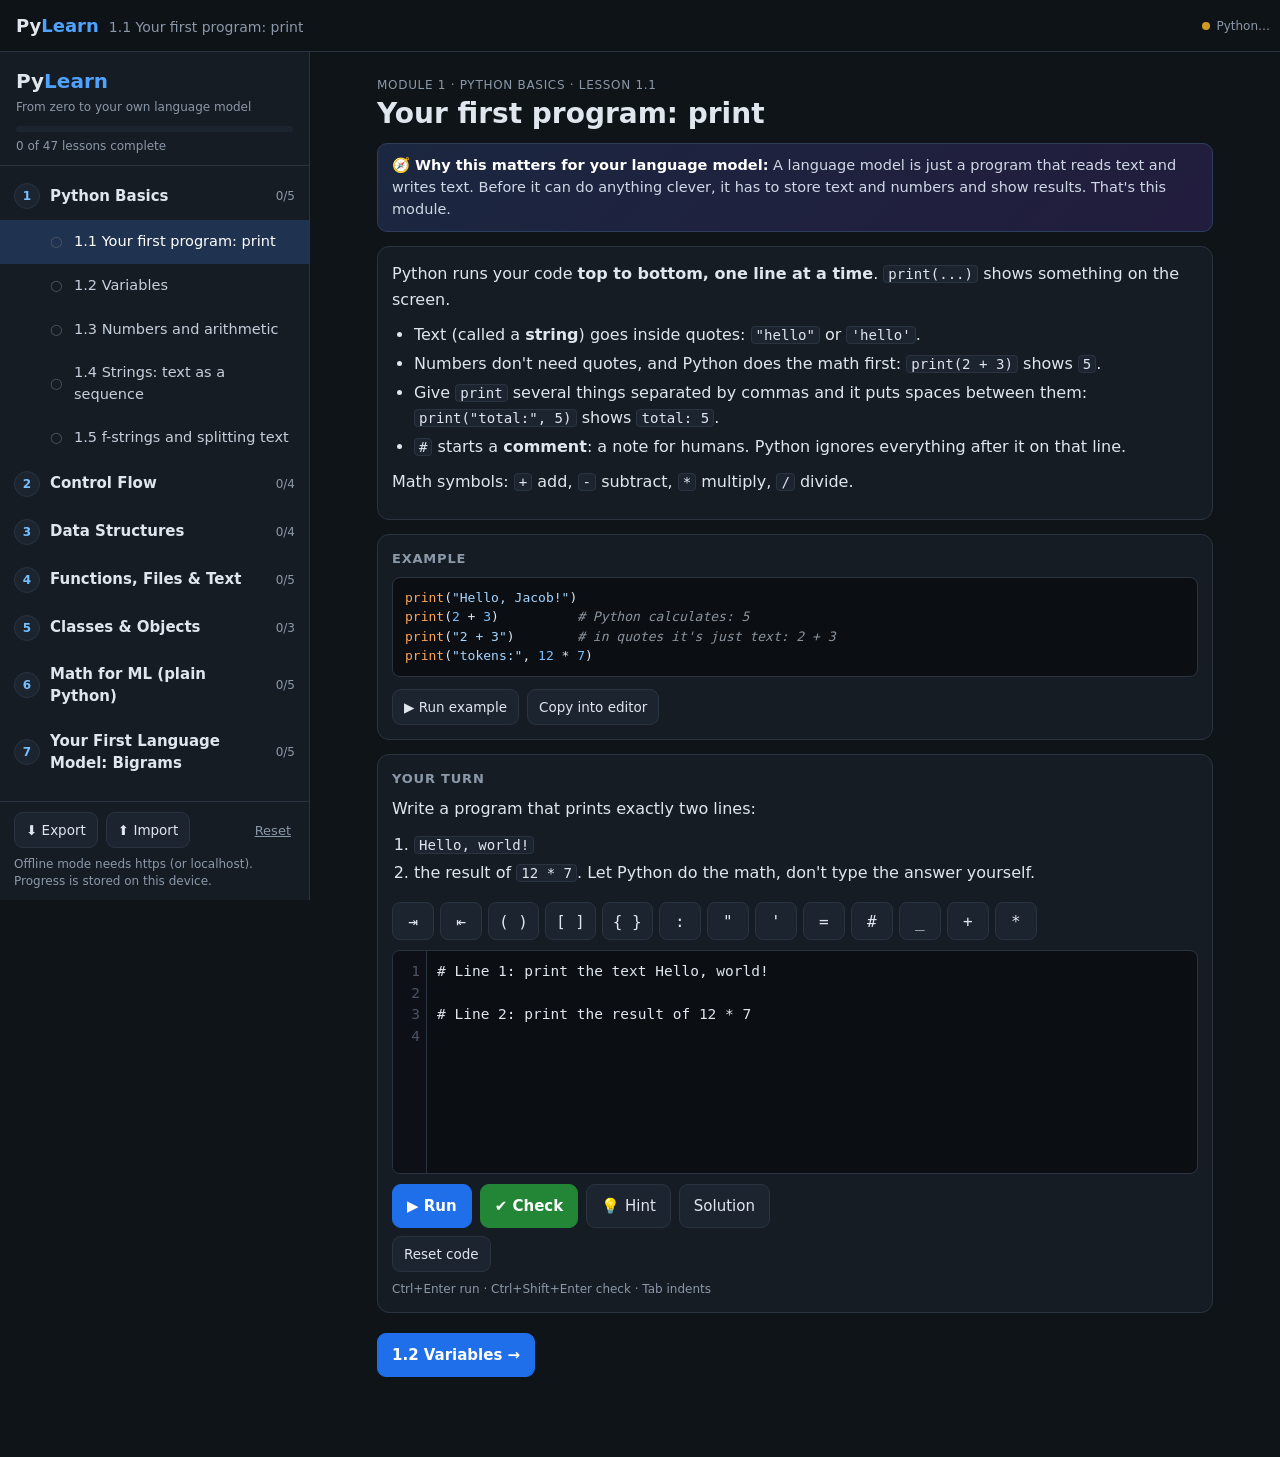
==== index.html @ 94eff8fc "Add PyLearn iPhone web app" ====
<!DOCTYPE html>
<html lang="en">
<head>
<meta charset="utf-8">
<meta name="viewport" content="width=device-width, initial-scale=1, viewport-fit=cover">
<title>PyLearn: Python to Language Models</title>
<meta name="description" content="Learn Python from zero to your own language model. Runs offline in your browser.">
<meta name="theme-color" content="#0f1419">
<meta name="color-scheme" content="dark">
<meta name="apple-mobile-web-app-capable" content="yes">
<meta name="mobile-web-app-capable" content="yes">
<meta name="apple-mobile-web-app-status-bar-style" content="black-translucent">
<meta name="apple-mobile-web-app-title" content="PyLearn">
<meta name="format-detection" content="telephone=no">
<link rel="manifest" href="manifest.json">
<link rel="icon" type="image/svg+xml" href="icons/icon.svg">
<link rel="icon" type="image/png" sizes="192x192" href="icons/icon-192.png">
<link rel="apple-touch-icon" sizes="180x180" href="icons/apple-touch-icon.png">
<link rel="stylesheet" href="style.css">
</head>
<body>
<header id="topbar">
  <button id="menuBtn" class="iconbtn" aria-label="Open lesson list" aria-controls="drawer" aria-expanded="false">
    <svg viewBox="0 0 24 24" width="24" height="24" aria-hidden="true"><path d="M3 6h18M3 12h18M3 18h18" stroke="currentColor" stroke-width="2" stroke-linecap="round"/></svg>
  </button>
  <div id="toptitle"><span class="brand">Py<span>Learn</span></span><span id="topLesson"></span></div>
  <div id="pyStatus" class="pystatus loading" title="Python status"><span class="dot"></span><span class="lbl">Python…</span></div>
</header>
<div id="overlay" class="hidden"></div>
<aside id="drawer" aria-label="Lessons">
  <div id="brand">
    <h1>Py<span>Learn</span></h1>
    <div class="sub">From zero to your own language model</div>
    <div id="progressbar"><div></div></div>
    <div id="progresstext"></div>
  </div>
  <nav id="nav"></nav>
  <div id="sidefoot">
    <div class="footrow">
      <button class="b small" id="exportBtn" title="Download your progress and code as a JSON file">⬇ Export</button>
      <button class="b small" id="importBtn" title="Load progress from a JSON file">⬆ Import</button>
      <button class="linkbtn" id="resetAll" title="Erase all progress and saved code">Reset</button>
    </div>
    <div class="footnote" id="offlineNote">Works offline once loaded. Progress is stored on this device.</div>
    <input type="file" id="importFile" accept="application/json,.json" class="hidden">
  </div>
</aside>
<main id="main"><div id="content"><div class="loading-msg">Loading lessons…</div></div></main>
<div id="toast" role="status" aria-live="polite"></div>
<script src="app.js"></script>
</body>
</html>
---- style.css ----
:root {
  --bg: #0f1419; --panel: #161c24; --panel2: #1c2430; --border: #2a3441;
  --text: #dfe6ee; --muted: #8b98a8; --accent: #4fa3ff; --accent2: #7c5cff;
  --ok: #3fb950; --bad: #f85149; --warn: #d29922; --code: #0b0f14;
  --mono: ui-monospace, "SF Mono", Menlo, "JetBrains Mono", "Fira Code", "DejaVu Sans Mono", Consolas, monospace;
  --sans: -apple-system, BlinkMacSystemFont, "Inter", "Segoe UI", "Noto Sans", "DejaVu Sans", Arial, sans-serif;
  --sat: env(safe-area-inset-top, 0px); --sab: env(safe-area-inset-bottom, 0px);
  --sal: env(safe-area-inset-left, 0px); --sar: env(safe-area-inset-right, 0px);
  --topbar: 52px; --drawer: min(86vw, 330px);
}
* { box-sizing: border-box; -webkit-tap-highlight-color: transparent; }
html { -webkit-text-size-adjust: 100%; text-size-adjust: 100%; background: var(--bg); }
body { margin: 0; min-height: 100vh; min-height: 100dvh; background: var(--bg); color: var(--text); font-family: var(--sans); font-size: 16px; line-height: 1.5; overscroll-behavior-y: none; }
a { color: var(--accent); }
button { font-family: inherit; }
.hidden { display: none !important; }

/* ---------- top bar ---------- */
#topbar { position: sticky; top: 0; z-index: 30; display: flex; align-items: center; gap: 6px;
  height: calc(var(--topbar) + var(--sat)); padding: var(--sat) calc(10px + var(--sar)) 0 calc(6px + var(--sal));
  background: rgba(15, 20, 25, .94); -webkit-backdrop-filter: blur(10px); backdrop-filter: blur(10px); border-bottom: 1px solid var(--border); }
.iconbtn { flex: none; width: 44px; height: 44px; display: inline-flex; align-items: center; justify-content: center; border: none; background: none; color: var(--text); border-radius: 10px; cursor: pointer; }
.iconbtn:active { background: var(--panel2); }
#toptitle { flex: 1; min-width: 0; display: flex; align-items: baseline; gap: 10px; white-space: nowrap; overflow: hidden; }
#toptitle .brand { font-weight: 700; font-size: 18px; }
.brand span, #brand h1 span { color: var(--accent); }
#topLesson { color: var(--muted); font-size: 14px; overflow: hidden; text-overflow: ellipsis; }
.pystatus { flex: none; display: inline-flex; align-items: center; gap: 6px; font-size: 12px; color: var(--muted); }
.pystatus .dot { width: 8px; height: 8px; border-radius: 50%; background: var(--warn); }
.pystatus.ready .dot { background: var(--ok); }
.pystatus.busy .dot { background: var(--accent); animation: pulse 1s infinite; }
.pystatus.error .dot { background: var(--bad); }
@keyframes pulse { 50% { opacity: .3; } }

/* ---------- drawer ---------- */
#drawer { position: fixed; z-index: 50; top: 0; bottom: 0; left: 0; width: calc(var(--drawer) + var(--sal)); background: var(--panel);
  border-right: 1px solid var(--border); display: flex; flex-direction: column; transform: translateX(-102%);
  transition: transform .25s ease; padding-left: var(--sal); visibility: hidden; }
body.drawer-open #drawer { transform: none; visibility: visible; }
#overlay { position: fixed; inset: 0; z-index: 40; background: rgba(0, 0, 0, .5); }
#brand { padding: calc(14px + var(--sat)) 16px 10px; border-bottom: 1px solid var(--border); }
#brand h1 { margin: 0; font-size: 20px; }
#brand .sub { color: var(--muted); font-size: 12px; margin-top: 2px; }
#progressbar { height: 6px; background: var(--panel2); border-radius: 3px; margin-top: 10px; overflow: hidden; }
#progressbar div { height: 100%; background: linear-gradient(90deg, var(--accent), var(--accent2)); width: 0; transition: width .4s; }
#progresstext { font-size: 12px; color: var(--muted); margin-top: 5px; }
#nav { overflow-y: auto; -webkit-overflow-scrolling: touch; flex: 1; padding: 6px 0 20px; overscroll-behavior: contain; }
.mod-head { display: flex; align-items: center; gap: 10px; padding: 11px 14px; cursor: pointer; user-select: none; font-weight: 600; font-size: 15px; }
.mod-head:active, .les:active { background: var(--panel2); }
.mod-head .num { display: inline-flex; width: 26px; height: 26px; border-radius: 50%; align-items: center; justify-content: center; background: var(--panel2); border: 1px solid var(--border); font-size: 12px; flex: none; }
.mod-head .num.done { background: var(--ok); border-color: var(--ok); color: #fff; }
.mod-head .count { margin-left: auto; color: var(--muted); font-weight: 400; font-size: 12px; }
.mod-lessons { display: none; }
.mod.open .mod-lessons { display: block; }
.les { display: flex; gap: 8px; align-items: center; padding: 10px 14px 10px 50px; cursor: pointer; font-size: 14.5px; color: #c5cfdb; min-height: 44px; }
.les.active { background: #1f3350; color: #fff; }
.les .chk { width: 16px; flex: none; color: var(--ok); font-weight: bold; }
.les .chk.todo { color: #4b5563; }
#sidefoot { padding: 10px 14px calc(10px + var(--sab)); border-top: 1px solid var(--border); font-size: 12px; color: var(--muted); }
.footrow { display: flex; gap: 8px; align-items: center; }
.linkbtn { margin-left: auto; background: none; border: none; color: var(--muted); cursor: pointer; font-size: 13px; padding: 8px 4px; text-decoration: underline; }
.footnote { margin-top: 8px; line-height: 1.4; }

/* ---------- main ---------- */
#content { max-width: 900px; margin: 0 auto; padding: 14px calc(12px + var(--sar)) calc(40px + var(--sab)) calc(12px + var(--sal)); }
.loading-msg { color: var(--muted); padding: 30px 4px; }
.crumb { color: var(--muted); font-size: 12px; text-transform: uppercase; letter-spacing: .7px; }
h2.title { margin: 2px 0 12px; font-size: 24px; line-height: 1.25; }
.why { background: linear-gradient(135deg, #1b2740, #221c3d); border: 1px solid #2f3d5c; border-radius: 10px; padding: 11px 14px; margin-bottom: 14px; font-size: 14.5px; color: #cfd8e6; }
.why b { color: #fff; }
.card { background: var(--panel); border: 1px solid var(--border); border-radius: 12px; padding: 14px; margin-bottom: 14px; }
.card h3 { margin: 0 0 8px; font-size: 13px; text-transform: uppercase; letter-spacing: .8px; color: var(--muted); }
.md p { line-height: 1.6; margin: 0 0 10px; }
.md ul, .md ol { margin: 0 0 10px; padding-left: 22px; line-height: 1.6; }
.md li { margin: 3px 0; }
.md code { font-family: var(--mono); background: var(--panel2); border: 1px solid var(--border); padding: 0 4px; border-radius: 4px; font-size: .88em; overflow-wrap: anywhere; }
.md pre code { border: none; padding: 0; background: none; }
.md h4 { margin: 14px 0 6px; }
.md .tablewrap { overflow-x: auto; -webkit-overflow-scrolling: touch; }
.md table { border-collapse: collapse; margin: 6px 0 12px; }
.md td, .md th { border: 1px solid var(--border); padding: 4px 10px; font-family: var(--mono); font-size: 13px; }
pre.code { font-family: var(--mono); font-size: 13px; background: var(--code); border: 1px solid var(--border); border-radius: 8px; padding: 10px 12px; overflow-x: auto; -webkit-overflow-scrolling: touch; line-height: 1.5; margin: 6px 0 12px; white-space: pre; }
.kw { color: #ff7b72; } .str { color: #a5d6ff; } .com { color: #8b949e; font-style: italic; } .num { color: #79c0ff; } .fn { color: #d2a8ff; } .bi { color: #ffa657; }
.btnrow { display: flex; gap: 8px; flex-wrap: wrap; align-items: center; }
button.b { font-size: 15px; border-radius: 9px; padding: 10px 14px; min-height: 44px; border: 1px solid var(--border); background: var(--panel2); color: var(--text); cursor: pointer; touch-action: manipulation; }
button.b:hover { border-color: var(--accent); }
button.b:disabled { opacity: .5; cursor: wait; }
button.primary { background: #1f6feb; border-color: #1f6feb; color: #fff; font-weight: 600; }
button.success { background: #238636; border-color: #238636; color: #fff; font-weight: 600; }
button.danger { background: #8e1f1f; border-color: #b62324; color: #fff; font-weight: 600; }
button.small { font-size: 13.5px; padding: 7px 11px; min-height: 36px; }
.actions { display: grid; grid-template-columns: 1fr 1fr; gap: 8px; }
.actions .wide { grid-column: span 2; }
.secondary { margin-top: 8px; }
.kbd { color: var(--muted); font-size: 12px; margin-top: 8px; }
@media (hover: none) { .kbd { display: none; } }

/* ---------- editor ---------- */
.keybar { position: sticky; top: calc(var(--topbar) + var(--sat)); z-index: 5; display: flex; gap: 6px; overflow-x: auto; -webkit-overflow-scrolling: touch;
  padding: 6px 2px; margin: 8px -2px 0; background: var(--panel); scrollbar-width: none; }
.keybar::-webkit-scrollbar { display: none; }
.keybar button { flex: none; min-width: 42px; height: 38px; padding: 0 10px; font-family: var(--mono); font-size: 16px; border-radius: 8px;
  border: 1px solid var(--border); background: var(--panel2); color: var(--text); cursor: pointer; touch-action: manipulation; user-select: none; -webkit-user-select: none; }
.keybar button:active { background: #2a3a52; }
.editor { display: flex; align-items: flex-start; border: 1px solid var(--border); border-radius: 8px; background: var(--code); overflow: hidden; margin: 4px 0 10px; }
.editor:focus-within { border-color: var(--accent); }
.gutter { font-family: var(--mono); font-size: 16px; line-height: 1.5; color: #4b5563; text-align: right; padding: 10px 6px 10px 6px; user-select: none; -webkit-user-select: none; white-space: pre; overflow: hidden; background: #0d1117; border-right: 1px solid var(--border); min-width: 34px; flex: none; }
textarea.code { flex: 1; min-width: 0; font-family: var(--mono); font-size: 16px; line-height: 1.5; background: transparent; color: var(--text); border: none; outline: none; resize: none;
  padding: 10px; min-height: 220px; white-space: pre; overflow-x: auto; overflow-y: hidden; tab-size: 4; -moz-tab-size: 4; caret-color: #fff; border-radius: 0; -webkit-appearance: none; appearance: none; }
.out { font-family: var(--mono); font-size: 13px; background: var(--code); border: 1px solid var(--border); border-radius: 8px; padding: 10px 12px; white-space: pre-wrap; word-break: break-word; max-height: 60vh; overflow: auto; -webkit-overflow-scrolling: touch; margin-top: 10px; }
.out .err { color: #ffa198; }
.out .dim { color: var(--muted); }
.banner { border-radius: 8px; padding: 10px 12px; margin-top: 10px; font-size: 15px; line-height: 1.5; white-space: pre-wrap; overflow-wrap: anywhere; }
.banner.pass { background: #12261a; border: 1px solid var(--ok); color: #aff5b4; }
.banner.fail { background: #2a1416; border: 1px solid var(--bad); color: #ffd1cf; }
.banner.info { background: #2a2210; border: 1px solid var(--warn); color: #f5dfa8; }
.banner.slow { background: #13233a; border: 1px solid #2f5d99; color: #cfe3ff; margin: 0 0 14px; }
.navrow { display: flex; flex-direction: column; gap: 8px; margin-top: 20px; }
.navrow button { width: 100%; text-align: left; }
.navrow #next { text-align: right; }
#toast { position: fixed; z-index: 60; left: 50%; transform: translateX(-50%); bottom: calc(20px + var(--sab)); max-width: 92vw; background: var(--ok); color: #fff; padding: 10px 16px; border-radius: 10px; font-weight: 600; opacity: 0; transition: opacity .3s; pointer-events: none; text-align: center; }
#toast.show { opacity: 1; }
#toast.warn { background: #9a6700; }

/* ---------- wider screens: drawer becomes a fixed sidebar ---------- */
@media (min-width: 960px) {
  #menuBtn { display: none; }
  #topbar { padding-left: calc(16px + var(--sal)); }
  #drawer { transform: none; visibility: visible; top: calc(var(--topbar) + var(--sat)); width: 310px; z-index: 20; }
  #brand { padding-top: 14px; }
  #overlay { display: none !important; }
  #main { margin-left: 310px; }
  #content { padding: 24px 32px 80px; }
  h2.title { font-size: 28px; }
  .actions { display: flex; flex-wrap: wrap; }
  .navrow { flex-direction: row; justify-content: space-between; }
  .navrow button { width: auto; }
}
@media (min-width: 960px) and (hover: hover) and (pointer: fine) {
  textarea.code, .gutter { font-size: 14.5px; }
}
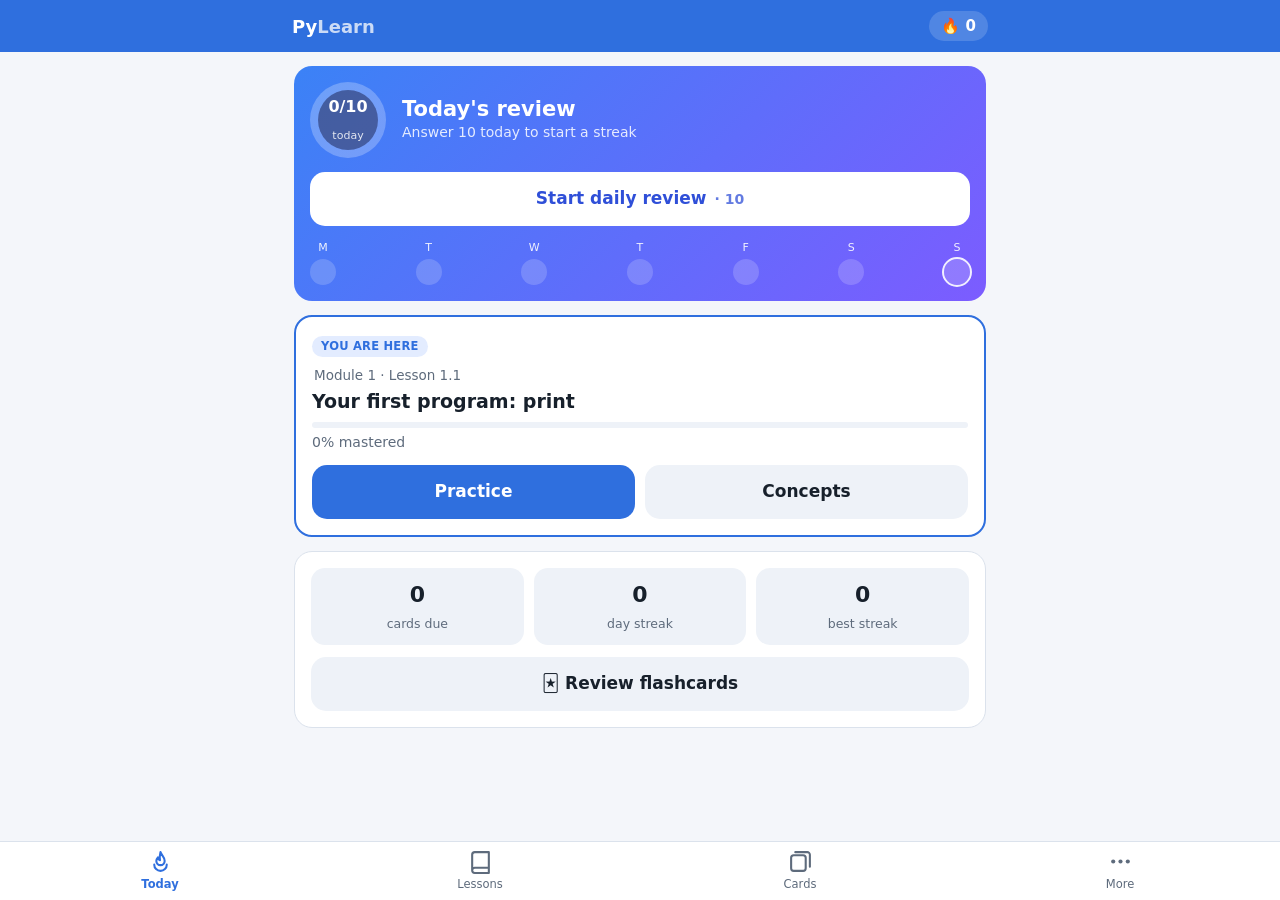
==== commit 898a20d3: "Drills and concepts edition: daily review, predict/order/fill/bug drills, flashcards, streak; Python" ====
--- a/index.html
+++ b/index.html
@@ -3,10 +3,11 @@
 <head>
 <meta charset="utf-8">
 <meta name="viewport" content="width=device-width, initial-scale=1, viewport-fit=cover">
-<title>PyLearn: Python to Language Models</title>
-<meta name="description" content="Learn Python from zero to your own language model. Runs offline in your browser.">
-<meta name="theme-color" content="#0f1419">
-<meta name="color-scheme" content="dark">
+<title>PyLearn</title>
+<meta name="description" content="Tap-first Python drills, from zero to your own language model. Works offline.">
+<meta name="color-scheme" content="light dark">
+<meta name="theme-color" content="#2f6fde" media="(prefers-color-scheme: light)">
+<meta name="theme-color" content="#121820" media="(prefers-color-scheme: dark)">
 <meta name="apple-mobile-web-app-capable" content="yes">
 <meta name="mobile-web-app-capable" content="yes">
 <meta name="apple-mobile-web-app-status-bar-style" content="black-translucent">
@@ -16,37 +17,29 @@
 <link rel="icon" type="image/svg+xml" href="icons/icon.svg">
 <link rel="icon" type="image/png" sizes="192x192" href="icons/icon-192.png">
 <link rel="apple-touch-icon" sizes="180x180" href="icons/apple-touch-icon.png">
-<link rel="stylesheet" href="style.css">
+<link rel="stylesheet" href="drills.css">
 </head>
 <body>
-<header id="topbar">
-  <button id="menuBtn" class="iconbtn" aria-label="Open lesson list" aria-controls="drawer" aria-expanded="false">
-    <svg viewBox="0 0 24 24" width="24" height="24" aria-hidden="true"><path d="M3 6h18M3 12h18M3 18h18" stroke="currentColor" stroke-width="2" stroke-linecap="round"/></svg>
-  </button>
-  <div id="toptitle"><span class="brand">Py<span>Learn</span></span><span id="topLesson"></span></div>
-  <div id="pyStatus" class="pystatus loading" title="Python status"><span class="dot"></span><span class="lbl">Python…</span></div>
+<header id="bar">
+  <div class="bar-in">
+    <button id="backBtn" class="ib hidden" aria-label="Back">
+      <svg viewBox="0 0 24 24" width="26" height="26" aria-hidden="true"><path d="M15 5l-7 7 7 7" fill="none" stroke="currentColor" stroke-width="2.4" stroke-linecap="round" stroke-linejoin="round"/></svg>
+    </button>
+    <div id="barTitle">Py<span>Learn</span></div>
+    <div id="streakChip" title="Day streak">🔥 <b>0</b></div>
+  </div>
+  <div id="sessProg" class="hidden"><div></div></div>
 </header>
-<div id="overlay" class="hidden"></div>
-<aside id="drawer" aria-label="Lessons">
-  <div id="brand">
-    <h1>Py<span>Learn</span></h1>
-    <div class="sub">From zero to your own language model</div>
-    <div id="progressbar"><div></div></div>
-    <div id="progresstext"></div>
-  </div>
-  <nav id="nav"></nav>
-  <div id="sidefoot">
-    <div class="footrow">
-      <button class="b small" id="exportBtn" title="Download your progress and code as a JSON file">⬇ Export</button>
-      <button class="b small" id="importBtn" title="Load progress from a JSON file">⬆ Import</button>
-      <button class="linkbtn" id="resetAll" title="Erase all progress and saved code">Reset</button>
-    </div>
-    <div class="footnote" id="offlineNote">Works offline once loaded. Progress is stored on this device.</div>
-    <input type="file" id="importFile" accept="application/json,.json" class="hidden">
-  </div>
-</aside>
-<main id="main"><div id="content"><div class="loading-msg">Loading lessons…</div></div></main>
+<main id="view"><div class="loading">Loading…</div></main>
+<div id="actbar" class="hidden"></div>
+<nav id="tabs" aria-label="Sections">
+  <button data-tab="today"><svg viewBox="0 0 24 24" aria-hidden="true"><path d="M12 3c1 3 4 4.5 4 8.5A4 4 0 0 1 8 11.5c0-1.5.7-2.6 1.5-3.5.2 1.6 1 2.5 2 2.8C11 8 11.4 5.4 12 3z" fill="none" stroke="currentColor" stroke-width="2" stroke-linejoin="round"/><path d="M6 15a6 6 0 0 0 12 0" fill="none" stroke="currentColor" stroke-width="2" stroke-linecap="round"/></svg><span>Today</span></button>
+  <button data-tab="learn"><svg viewBox="0 0 24 24" aria-hidden="true"><path d="M4 5.5A2.5 2.5 0 0 1 6.5 3H20v15H6.5A2.5 2.5 0 0 0 4 20.5zM4 20.5A2.5 2.5 0 0 0 6.5 23H20v-5" fill="none" stroke="currentColor" stroke-width="2" stroke-linejoin="round"/></svg><span>Lessons</span></button>
+  <button data-tab="cards"><svg viewBox="0 0 24 24" aria-hidden="true"><rect x="3" y="6" width="14" height="15" rx="2.5" fill="none" stroke="currentColor" stroke-width="2"/><path d="M7 3h11.5A2.5 2.5 0 0 1 21 5.5V17" fill="none" stroke="currentColor" stroke-width="2" stroke-linecap="round"/></svg><span>Cards</span></button>
+  <button data-tab="more"><svg viewBox="0 0 24 24" aria-hidden="true"><circle cx="5" cy="12" r="2" fill="currentColor"/><circle cx="12" cy="12" r="2" fill="currentColor"/><circle cx="19" cy="12" r="2" fill="currentColor"/></svg><span>More</span></button>
+</nav>
 <div id="toast" role="status" aria-live="polite"></div>
-<script src="app.js"></script>
+<input type="file" id="importFile" accept="application/json,.json" class="hidden">
+<script src="drills.js"></script>
 </body>
 </html>
--- a/drills.css
+++ b/drills.css
@@ -0,0 +1,214 @@
+/* PyLearn drills: mobile-first, light + dark */
+:root {
+  --bg: #f4f6fa; --card: #ffffff; --card2: #eef2f8; --border: #dbe2ec; --text: #17202b; --muted: #5e6b7c;
+  --accent: #2f6fde; --accent-soft: #e3ecff; --bar: #2f6fde; --bar-text: #fff;
+  --ok: #1f9d55; --ok-soft: #dcf5e6; --bad: #d63a3a; --bad-soft: #fde4e4; --warn: #c27c0e; --fire: #ff7a1a;
+  --code-bg: #f1f4f9; --code-text: #1f2a37; --kw: #8a3ffc; --str: #0f7b3d; --num: #b35900; --com: #7d8896; --fn: #1f5fd1; --bi: #b0247a;
+  --mono: ui-monospace, "SF Mono", Menlo, "JetBrains Mono", "DejaVu Sans Mono", Consolas, monospace;
+  --sans: -apple-system, BlinkMacSystemFont, "Inter", "Segoe UI", "Noto Sans", "DejaVu Sans", Arial, sans-serif;
+  --sat: env(safe-area-inset-top, 0px); --sab: env(safe-area-inset-bottom, 0px);
+  --codefs: clamp(11.5px, 3.45vw, 15px);
+  --tabs: 58px;
+  color-scheme: light dark;
+}
+@media (prefers-color-scheme: dark) {
+  :root {
+    --bg: #0f1419; --card: #182029; --card2: #202a36; --border: #2c3846; --text: #e3e9f0; --muted: #94a3b5;
+    --accent: #5aa7ff; --accent-soft: #1d2f4a; --bar: #121820; --bar-text: #e3e9f0;
+    --ok: #3fc66f; --ok-soft: #173826; --bad: #ff6b63; --bad-soft: #43201f; --warn: #e3a23a;
+    --code-bg: #0b1016; --code-text: #dbe4ee; --kw: #c792ea; --str: #a5e075; --num: #f78c6c; --com: #6d7a8a; --fn: #82aaff; --bi: #ff79c6;
+  }
+}
+* { box-sizing: border-box; -webkit-tap-highlight-color: transparent; }
+html { -webkit-text-size-adjust: 100%; text-size-adjust: 100%; background: var(--bg); }
+body { margin: 0; min-height: 100vh; min-height: 100dvh; background: var(--bg); color: var(--text); font: 16px/1.5 var(--sans); overscroll-behavior-y: none; }
+button { font: inherit; color: inherit; }
+a { color: var(--accent); }
+.hidden { display: none !important; }
+code { font-family: var(--mono); font-size: .9em; background: var(--card2); padding: 1px 5px; border-radius: 5px; overflow-wrap: anywhere; -webkit-box-decoration-break: clone; box-decoration-break: clone; }
+
+/* top bar */
+#bar { position: sticky; top: 0; z-index: 20; background: var(--bar); color: var(--bar-text); padding-top: var(--sat); }
+.bar-in { height: 52px; display: flex; align-items: center; gap: 6px; padding: 0 12px; max-width: 720px; margin: 0 auto; }
+#barTitle { flex: 1; font-weight: 700; font-size: 18px; white-space: nowrap; overflow: hidden; text-overflow: ellipsis; }
+#barTitle span { opacity: .75; font-weight: 600; }
+.ib { width: 44px; height: 44px; margin-left: -8px; border: none; background: none; color: inherit; display: inline-flex; align-items: center; justify-content: center; border-radius: 12px; cursor: pointer; }
+.ib:active { background: rgba(255,255,255,.15); }
+#streakChip { font-weight: 700; background: rgba(255,255,255,.16); padding: 4px 12px; border-radius: 999px; font-size: 15px; white-space: nowrap; }
+#sessProg { height: 4px; background: rgba(255,255,255,.2); }
+#sessProg div { height: 100%; width: 0; background: #ffd34d; transition: width .3s; }
+@media (prefers-color-scheme: dark) {
+  #streakChip { background: var(--card2); } #sessProg div { background: var(--accent); }
+  .btn.primary, .btn.ok, .btn.bad { color: #08131f; }
+}
+
+#view { max-width: 720px; margin: 0 auto; padding: 14px 14px calc(var(--tabs) + var(--sab) + 24px); }
+body.in-session #view { padding-bottom: calc(110px + var(--sab)); }
+.loading { color: var(--muted); padding: 40px 0; text-align: center; }
+
+/* tabs */
+#tabs { position: fixed; left: 0; right: 0; bottom: 0; z-index: 20; display: flex; background: var(--card); border-top: 1px solid var(--border); padding-bottom: var(--sab); }
+#tabs button { flex: 1; height: var(--tabs); border: none; background: none; display: flex; flex-direction: column; align-items: center; justify-content: center; gap: 2px; font-size: 11.5px; color: var(--muted); cursor: pointer; }
+#tabs svg { width: 25px; height: 25px; }
+#tabs button.on { color: var(--accent); font-weight: 600; }
+body.in-session #tabs { display: none; }
+
+/* bottom action bar (sessions) */
+#actbar { position: fixed; left: 0; right: 0; bottom: 0; z-index: 25; padding: 10px 14px calc(10px + var(--sab)); background: linear-gradient(to top, var(--bg) 70%, transparent); }
+#actbar .in { max-width: 720px; margin: 0 auto; display: flex; gap: 10px; }
+
+/* cards & text */
+.card { background: var(--card); border: 1px solid var(--border); border-radius: 18px; padding: 16px; margin-bottom: 14px; }
+.card h3 { margin: 0 0 8px; font-size: 17px; }
+.muted { color: var(--muted); }
+.small { font-size: 14px; }
+h2.page { font-size: 24px; margin: 6px 2px 14px; line-height: 1.25; }
+.crumb { color: var(--muted); font-size: 13.5px; margin: 0 2px 2px; }
+.row { display: flex; align-items: center; gap: 12px; }
+.grow { flex: 1; min-width: 0; }
+
+/* buttons */
+.btn { display: flex; align-items: center; justify-content: center; gap: 8px; width: 100%; min-height: 54px; border: none; border-radius: 15px; background: var(--card2); color: var(--text); font-size: 17px; font-weight: 600; cursor: pointer; padding: 10px 16px; text-decoration: none; transition: transform .08s; }
+.btn:active { transform: scale(.98); }
+.btn.primary { background: var(--accent); color: #fff; }
+.btn.ok { background: var(--ok); color: #fff; }
+.btn.bad { background: var(--bad); color: #fff; }
+.btn.ghost { background: transparent; border: 1.5px solid var(--border); }
+.btn[disabled] { opacity: .45; }
+.btns { display: grid; gap: 10px; }
+.btns.two { grid-template-columns: 1fr 1fr; }
+.btns.three { grid-template-columns: 1fr 1fr 1fr; }
+.btn .sub { display: block; font-size: 12.5px; font-weight: 500; opacity: .85; }
+.btn.col { flex-direction: column; gap: 0; }
+.linkbtn { background: none; border: none; color: var(--accent); padding: 8px 0; cursor: pointer; font-size: 15px; }
+
+/* today */
+.hero { background: linear-gradient(135deg, #3b82f6, #7c5cff); color: #fff; border: none; }
+.hero .muted { color: rgba(255,255,255,.85); }
+.goal { display: flex; align-items: center; gap: 16px; margin-bottom: 14px; }
+.ring { --p: 0; width: 76px; height: 76px; flex: none; border-radius: 50%; background: conic-gradient(#ffd34d calc(var(--p) * 1%), rgba(255,255,255,.25) 0); display: grid; place-items: center; }
+.ring > div { width: 60px; height: 60px; border-radius: 50%; background: rgba(32,40,90,.55); display: grid; place-items: center; font-weight: 700; font-size: 16px; line-height: 1.1; text-align: center; }
+.ring small { font-weight: 500; font-size: 11px; opacity: .85; display: block; }
+.hero .btn.primary { background: #fff; color: #2f4fd8; }
+.week { display: flex; justify-content: space-between; margin-top: 14px; }
+.week div { text-align: center; font-size: 11px; opacity: .9; }
+.week i { display: block; width: 26px; height: 26px; border-radius: 50%; margin: 2px auto 0; background: rgba(255,255,255,.2); font-style: normal; line-height: 26px; font-size: 13px; }
+.week i.met { background: #ffd34d; color: #5a3b00; }
+.week i.today { outline: 2px solid #fff; }
+.here { border: 2px solid var(--accent); }
+.badge { display: inline-block; font-size: 11.5px; font-weight: 700; letter-spacing: .02em; text-transform: uppercase; color: var(--accent); background: var(--accent-soft); border-radius: 999px; padding: 2px 9px; }
+.stat { display: flex; gap: 10px; }
+.stat > div { flex: 1; background: var(--card2); border-radius: 14px; padding: 10px; text-align: center; }
+.stat b { display: block; font-size: 22px; }
+.stat span { font-size: 12.5px; color: var(--muted); }
+.list-btn { display: flex; align-items: center; gap: 12px; width: 100%; text-align: left; background: none; border: none; border-top: 1px solid var(--border); padding: 12px 2px; min-height: 52px; cursor: pointer; }
+.list-btn:first-of-type { border-top: none; }
+.chev { color: var(--muted); font-size: 22px; }
+
+/* lessons list */
+.mod { background: var(--card); border: 1px solid var(--border); border-radius: 18px; margin-bottom: 10px; overflow: hidden; }
+.mod-head { display: flex; align-items: center; gap: 12px; width: 100%; padding: 14px; background: none; border: none; text-align: left; cursor: pointer; min-height: 60px; }
+.mod-num { width: 34px; height: 34px; flex: none; border-radius: 10px; background: var(--accent-soft); color: var(--accent); display: grid; place-items: center; font-weight: 700; }
+.mod-title { font-weight: 650; line-height: 1.25; }
+.mod-lessons { display: none; padding: 0 10px 8px; }
+.mod.open .mod-lessons { display: block; }
+.mod.open .mod-head .chev { transform: rotate(90deg); }
+.les { display: flex; align-items: center; gap: 10px; width: 100%; padding: 10px 8px; min-height: 52px; background: none; border: none; border-radius: 12px; text-align: left; cursor: pointer; }
+.les:active { background: var(--card2); }
+.les.cur { background: var(--accent-soft); }
+.les .id { font-family: var(--mono); font-size: 13px; color: var(--muted); width: 34px; flex: none; }
+.les .t { flex: 1; min-width: 0; line-height: 1.3; }
+.bar { height: 6px; background: var(--card2); border-radius: 99px; overflow: hidden; margin-top: 5px; }
+.bar div { height: 100%; background: var(--ok); border-radius: 99px; }
+.done { color: var(--ok); font-weight: 700; }
+
+/* summary card */
+.summary ul { margin: 0; padding-left: 20px; }
+.summary li { margin: 6px 0; }
+.why { font-size: 14.5px; color: var(--muted); }
+
+/* drills */
+.tag { display: block; font-size: 12.5px; line-height: 1.4; font-weight: 700; text-transform: uppercase; letter-spacing: .03em; color: var(--accent); margin-bottom: 8px; }
+.tag .lid { color: var(--muted); font-weight: 600; text-transform: none; }
+.q { font-size: 18px; font-weight: 650; margin: 12px 2px 10px; line-height: 1.35; }
+pre.code, .codebox { font-family: var(--mono); font-size: var(--codefs); line-height: 1.5; background: var(--code-bg); color: var(--code-text); border: 1px solid var(--border); border-radius: 14px; padding: 12px; margin: 0; white-space: pre-wrap; overflow-wrap: anywhere; word-break: normal; tab-size: 4; }
+.kw { color: var(--kw); } .str { color: var(--str); } .num { color: var(--num); } .com { color: var(--com); font-style: italic; } .fn { color: var(--fn); } .bi { color: var(--bi); }
+.target { font-family: var(--mono); font-size: var(--codefs); white-space: pre-wrap; overflow-wrap: anywhere; background: var(--card2); border-left: 4px solid var(--accent); border-radius: 10px; padding: 8px 12px; margin: 4px 0 12px; }
+.choices { display: grid; gap: 10px; margin-top: 4px; }
+.choice { display: block; width: 100%; min-height: 56px; text-align: left; background: var(--card); border: 2px solid var(--border); border-radius: 15px; padding: 12px 14px; cursor: pointer; font-family: var(--mono); font-size: var(--codefs); white-space: pre-wrap; overflow-wrap: anywhere; line-height: 1.45; transition: border-color .15s, background .15s; }
+.choice:active { transform: scale(.985); }
+.choice.right { border-color: var(--ok); background: var(--ok-soft); }
+.choice.wrong { border-color: var(--bad); background: var(--bad-soft); }
+.choice[disabled] { cursor: default; color: var(--text); opacity: 1; }
+.choice.dim { opacity: .55; }
+.err-out { color: var(--bad); font-weight: 600; }
+.blank { display: inline-block; min-width: 3ch; border-bottom: 3px solid var(--accent); background: var(--accent-soft); border-radius: 4px; padding: 0 3px; color: var(--accent); font-weight: 700; }
+.blank.right { border-color: var(--ok); background: var(--ok-soft); color: var(--ok); }
+.blank.wrong { border-color: var(--bad); background: var(--bad-soft); color: var(--bad); }
+.lines { font-family: var(--mono); font-size: var(--codefs); border: 1px solid var(--border); border-radius: 14px; overflow: hidden; background: var(--code-bg); }
+.line { display: flex; width: 100%; min-height: 46px; align-items: stretch; background: none; border: none; border-top: 1px solid var(--border); padding: 0; text-align: left; cursor: pointer; font: inherit; color: var(--code-text); }
+.line:first-child { border-top: none; }
+.line .ln { width: 34px; flex: none; color: var(--com); text-align: right; padding: 11px 8px 0 0; font-size: .85em; user-select: none; }
+.line .lc { flex: 1; padding: 11px 10px 11px 0; white-space: pre-wrap; overflow-wrap: anywhere; }
+.line.right { background: var(--ok-soft); }
+.line.wrong { background: var(--bad-soft); }
+.line.fixed .lc { color: var(--ok); }
+.line.struck .lc { text-decoration: line-through; text-decoration-color: var(--bad); opacity: .8; }
+.slot-area { min-height: 64px; border: 2px dashed var(--border); border-radius: 14px; padding: 6px; display: grid; gap: 6px; background: var(--code-bg); }
+.slot-area.empty::before { content: "Tap lines below to build the program"; color: var(--muted); font-size: 14px; padding: 12px 8px; }
+.pool { display: grid; gap: 8px; margin-top: 12px; }
+.tile { display: block; width: 100%; min-height: 46px; text-align: left; background: var(--card); border: 2px solid var(--border); border-radius: 12px; padding: 10px 12px; font-family: var(--mono); font-size: var(--codefs); white-space: pre-wrap; overflow-wrap: anywhere; cursor: pointer; color: var(--code-text); line-height: 1.4; }
+.tile .ind { color: var(--accent); opacity: .55; }
+.tile:active { transform: scale(.985); }
+.tile.placed { background: var(--card2); }
+.tile.right { border-color: var(--ok); }
+.tile.wrong { border-color: var(--bad); }
+.tile.used { visibility: hidden; height: 0; min-height: 0; padding: 0; border: 0; margin-top: -8px; }
+.fb { border-radius: 16px; padding: 14px 16px; margin-top: 14px; }
+.fb.ok { background: var(--ok-soft); border: 1.5px solid var(--ok); }
+.fb.bad { background: var(--bad-soft); border: 1.5px solid var(--bad); }
+.fb h4 { margin: 0 0 4px; font-size: 18px; }
+.fb.ok h4 { color: var(--ok); } .fb.bad h4 { color: var(--bad); }
+.fb p { margin: 6px 0 0; }
+.fb .codebox { margin-top: 8px; }
+
+/* flashcards */
+.flash { perspective: 1200px; margin: 6px 0 14px; cursor: pointer; }
+.flash-in { position: relative; min-height: 260px; transition: transform .45s cubic-bezier(.2,.8,.2,1); transform-style: preserve-3d; }
+.flash.flipped .flash-in { transform: rotateY(180deg); }
+.face { position: absolute; inset: 0; backface-visibility: hidden; -webkit-backface-visibility: hidden; background: var(--card); border: 1px solid var(--border); border-radius: 22px; padding: 22px 20px; display: flex; flex-direction: column; justify-content: center; text-align: center; font-size: 20px; line-height: 1.4; box-shadow: 0 6px 20px rgba(0,0,0,.08); overflow-wrap: anywhere; }
+.face.back { transform: rotateY(180deg); background: var(--accent-soft); font-size: 18px; }
+.face small { position: absolute; top: 12px; left: 0; right: 0; font-size: 12px; color: var(--muted); text-transform: uppercase; letter-spacing: .05em; }
+.face .hint { position: absolute; bottom: 12px; left: 0; right: 0; font-size: 13px; color: var(--muted); }
+
+/* haptic-style feedback */
+@keyframes pop { 0% { transform: scale(1); } 35% { transform: scale(1.045); } 100% { transform: scale(1); } }
+@keyframes shake { 0%, 100% { transform: translateX(0); } 20% { transform: translateX(-8px); } 40% { transform: translateX(7px); } 60% { transform: translateX(-5px); } 80% { transform: translateX(3px); } }
+@keyframes flash-ok { 0% { box-shadow: 0 0 0 0 rgba(31,157,85,.55); } 100% { box-shadow: 0 0 0 14px rgba(31,157,85,0); } }
+.pop { animation: pop .32s ease-out, flash-ok .6s ease-out; }
+.shake { animation: shake .42s ease-in-out; }
+@media (prefers-reduced-motion: reduce) { .pop, .shake { animation: none; } .flash-in { transition: none; } }
+
+/* end of session */
+.big-emoji { font-size: 56px; text-align: center; margin: 10px 0 0; }
+.end-title { text-align: center; font-size: 24px; font-weight: 700; margin: 6px 0; }
+.center { text-align: center; }
+
+/* reading view */
+.md p { margin: 8px 0; }
+.md ul, .md ol { padding-left: 22px; margin: 8px 0; }
+.md li { margin: 4px 0; }
+.md h4 { margin: 14px 0 4px; }
+.md pre.code { margin: 10px 0; }
+.tablewrap { overflow-x: auto; }
+.md table { border-collapse: collapse; margin: 8px 0; }
+.md td, .md th { border: 1px solid var(--border); padding: 4px 10px; }
+
+/* settings */
+.seg { display: grid; grid-template-columns: repeat(4, 1fr); gap: 8px; }
+.seg button { min-height: 48px; border-radius: 12px; border: 2px solid var(--border); background: var(--card); font-weight: 600; cursor: pointer; }
+.seg button.on { border-color: var(--accent); background: var(--accent-soft); color: var(--accent); }
+
+#toast { position: fixed; left: 50%; bottom: calc(var(--tabs) + var(--sab) + 16px); transform: translateX(-50%) translateY(20px); background: #1d2733; color: #fff; padding: 10px 18px; border-radius: 12px; font-size: 15px; opacity: 0; pointer-events: none; transition: opacity .2s, transform .2s; z-index: 50; max-width: 90vw; text-align: center; }
+#toast.show { opacity: 1; transform: translateX(-50%) translateY(0); }
+#toast.warn { background: var(--bad); }
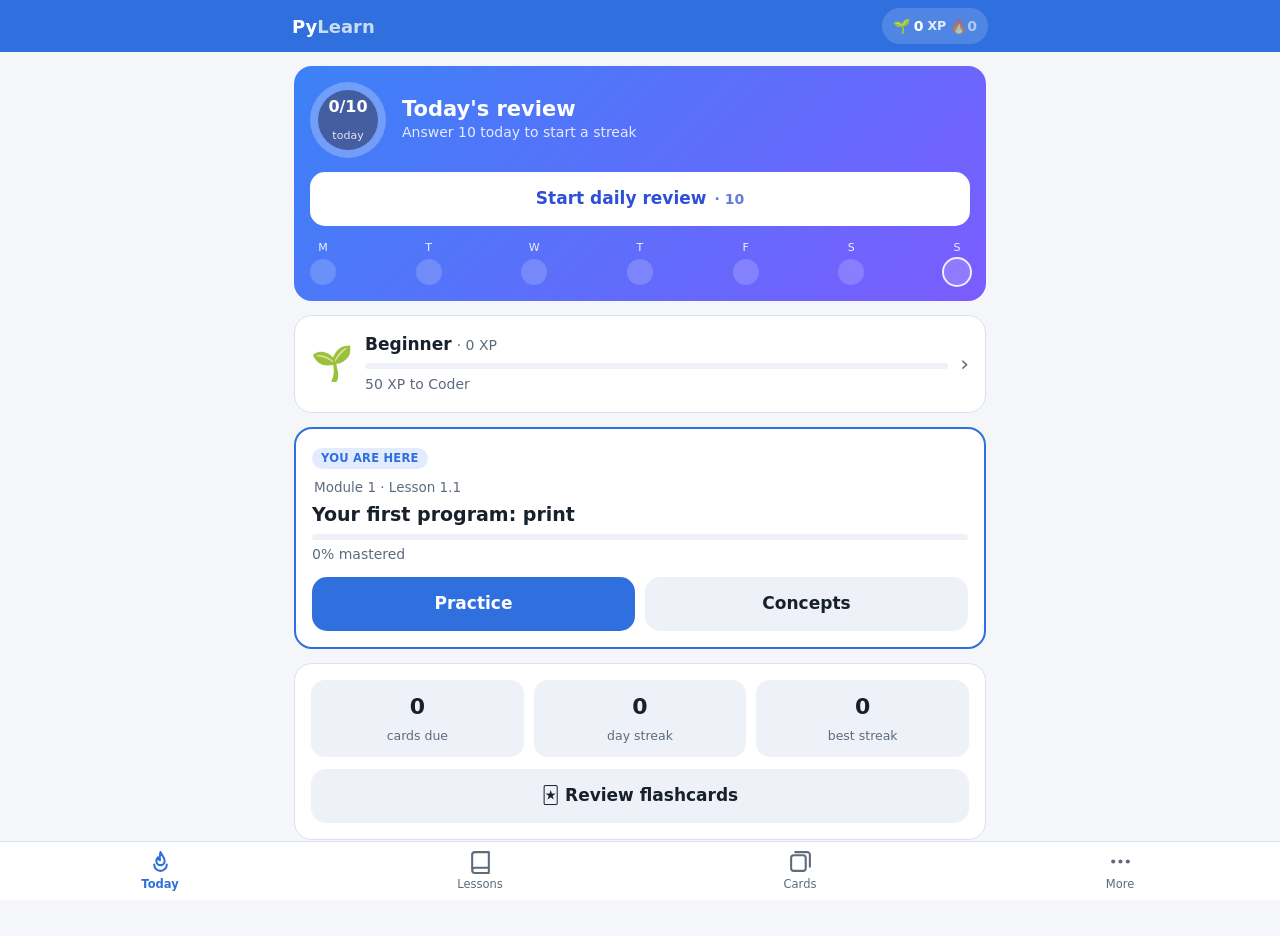
==== commit bd321568: "XP points, ranks and streaks: header badge, Ranks screen, rank-up celebration, backfill from existin" ====
--- a/index.html
+++ b/index.html
@@ -26,7 +26,7 @@
       <svg viewBox="0 0 24 24" width="26" height="26" aria-hidden="true"><path d="M15 5l-7 7 7 7" fill="none" stroke="currentColor" stroke-width="2.4" stroke-linecap="round" stroke-linejoin="round"/></svg>
     </button>
     <div id="barTitle">Py<span>Learn</span></div>
-    <div id="streakChip" title="Day streak">🔥 <b>0</b></div>
+    <button id="streakChip" class="pg-badge" title="Rank, XP and day streak">🔥 <b>0</b></button>
   </div>
   <div id="sessProg" class="hidden"><div></div></div>
 </header>
@@ -40,6 +40,7 @@
 </nav>
 <div id="toast" role="status" aria-live="polite"></div>
 <input type="file" id="importFile" accept="application/json,.json" class="hidden">
+<script src="game.js"></script>
 <script src="drills.js"></script>
 </body>
 </html>
--- a/drills.css
+++ b/drills.css
@@ -212,3 +212,23 @@
 #toast { position: fixed; left: 50%; bottom: calc(var(--tabs) + var(--sab) + 16px); transform: translateX(-50%) translateY(20px); background: #1d2733; color: #fff; padding: 10px 18px; border-radius: 12px; font-size: 15px; opacity: 0; pointer-events: none; transition: opacity .2s, transform .2s; z-index: 50; max-width: 90vw; text-align: center; }
 #toast.show { opacity: 1; transform: translateX(-50%) translateY(0); }
 #toast.warn { background: var(--bad); }
+
+/* ---------- XP / ranks ---------- */
+#streakChip { display: inline-flex; align-items: center; gap: 4px; border: none; color: inherit; cursor: pointer; min-height: 36px; padding: 6px 11px; font-size: 14px; }
+#streakChip:active { transform: scale(.95); }
+.bar.gold > div { background: linear-gradient(90deg, #f5b041, #ff7b54); }
+.rankcard { display: flex; align-items: center; gap: 12px; width: 100%; text-align: left; font: inherit; color: inherit; cursor: pointer; min-height: 64px; }
+.rankcard .rk-emoji { font-size: 34px; }
+.rankcard .rk-name { font-weight: 750; font-size: 17px; }
+.rankcard .bar { margin: 6px 0 3px; }
+.ranklist { display: grid; gap: 8px; margin-bottom: 14px; }
+.rk { display: flex; align-items: center; gap: 12px; background: var(--card); border: 1px solid var(--border); border-radius: 14px; padding: 11px 14px; }
+.rk .grow { display: flex; flex-direction: column; gap: 2px; min-width: 0; }
+.rk .rk-emoji { font-size: 26px; width: 34px; text-align: center; flex: none; }
+.rk .rk-xp { text-align: right; font-weight: 700; font-size: 14px; font-variant-numeric: tabular-nums; flex: none; }
+.rk .rk-xp small { display: block; font-weight: 500; font-size: 12px; color: var(--muted); }
+.rk.locked { opacity: .55; } .rk.locked .rk-emoji { filter: grayscale(1); }
+.rk.cur { border: 2px solid #f5b041; background: linear-gradient(135deg, rgba(245,176,65,.16), var(--card)); }
+.rk.done .rk-xp small { color: var(--ok); }
+.xp-earned { font-weight: 800; font-size: 20px; color: #e39a1c; margin: 0 0 10px; }
+.xp-rules { padding-left: 20px; margin: 6px 0 10px; line-height: 1.55; }
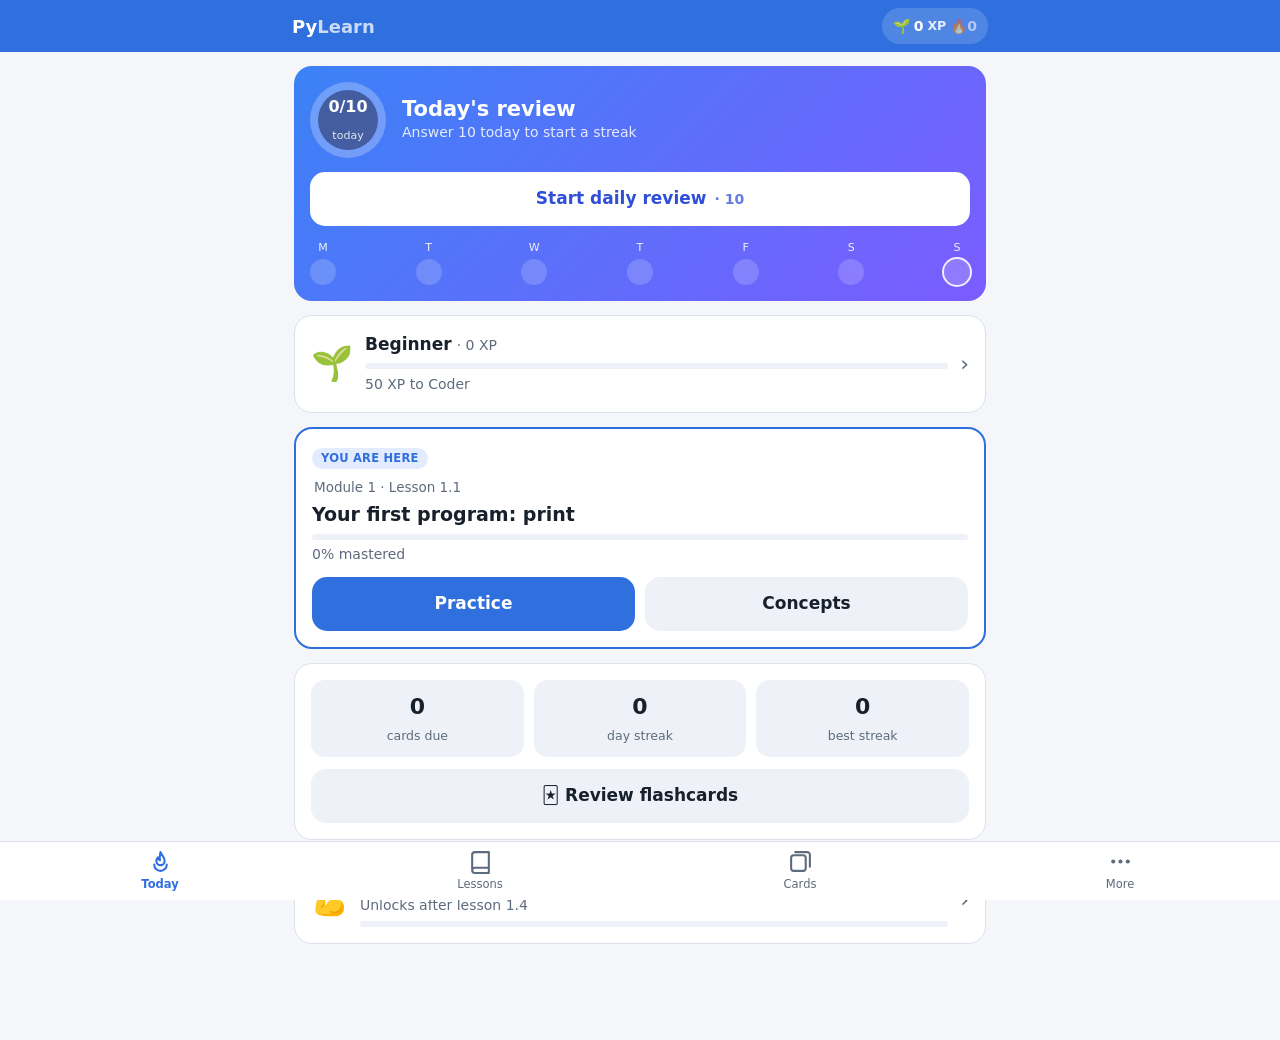
==== commit 09fb1ba9: "Sync with desktop PyLearn through a private GitHub repo: Sync card (token setup steps, test, disconn" ====
--- a/index.html
+++ b/index.html
@@ -41,6 +41,7 @@
 <div id="toast" role="status" aria-live="polite"></div>
 <input type="file" id="importFile" accept="application/json,.json" class="hidden">
 <script src="game.js"></script>
+<script src="sync.js"></script>
 <script src="drills.js"></script>
 </body>
 </html>
--- a/drills.css
+++ b/drills.css
@@ -232,3 +232,30 @@
 .rk.done .rk-xp small { color: var(--ok); }
 .xp-earned { font-weight: 800; font-size: 20px; color: #e39a1c; margin: 0 0 10px; }
 .xp-rules { padding-left: 20px; margin: 6px 0 10px; line-height: 1.55; }
+
+/* Muscle Memory deck */
+.mmcard { display: flex; align-items: center; gap: 12px; width: 100%; text-align: left; color: var(--text); cursor: pointer; font: inherit; }
+.mm-emoji { font-size: 30px; }
+.mm-topic.locked { opacity: .6; cursor: default; }
+.linkbtn#mmAll { display: block; margin: 0 auto 18px; }
+/* read-carefully nudges in practice rounds */
+.readnote { background: var(--accent-soft); border-left: 4px solid var(--accent); border-radius: 12px; padding: 9px 12px; margin: 0 0 10px; font-size: 14.5px; line-height: 1.4; }
+.readnote.breathe { background: var(--ok-soft); border-left-color: var(--ok); }
+.fb .reread { font-size: 14.5px; margin-top: 8px; }
+.choice.reading, .line.reading, .tile.reading { opacity: .55; }
+.hero .stat > div { background: rgba(255,255,255,.18); }
+.hero .stat span { color: rgba(255,255,255,.88); }
+/* sync with the desktop */
+.syncline { display: flex; align-items: center; gap: 8px; width: 100%; background: var(--card); border: 1px solid var(--border); border-radius: 14px; padding: 10px 14px; margin: 0 0 14px; color: var(--muted); font: 500 14px var(--sans); cursor: pointer; text-align: left; }
+.syncline span:nth-child(2) { flex: 1; }
+.sdot { display: inline-block; width: 9px; height: 9px; border-radius: 50%; background: var(--muted); flex: none; margin-right: 6px; vertical-align: middle; }
+.sdot.ok { background: var(--ok); } .sdot.wait { background: var(--warn); } .sdot.bad { background: var(--bad); }
+#syncCard .steps { margin: 10px 0 6px; padding-left: 22px; font-size: 14.5px; line-height: 1.55; }
+#syncCard .steps li { margin: 5px 0; } #syncCard .steps a { word-break: break-all; }
+#syncCard code { font-family: var(--mono); font-size: 13px; background: var(--card2); padding: 1px 4px; border-radius: 4px; }
+.fieldl { display: block; margin: 10px 0; } .fieldl span { display: block; font-size: 13px; color: var(--muted); margin-bottom: 4px; }
+.fieldl input { width: 100%; font: 16px var(--mono); padding: 10px 12px; border-radius: 10px; border: 1px solid var(--border); background: var(--card2); color: var(--text); }
+.fieldl input:focus { outline: 2px solid var(--accent); border-color: transparent; }
+.syncstate { font-size: 16px; margin: 4px 0 6px; display: flex; align-items: center; }
+.syncmsg { margin-top: 10px; padding: 9px 12px; border-radius: 10px; background: var(--card2); font-size: 14px; }
+.syncmsg.good { background: var(--ok-soft); } .syncmsg.bad { background: var(--bad-soft); }
